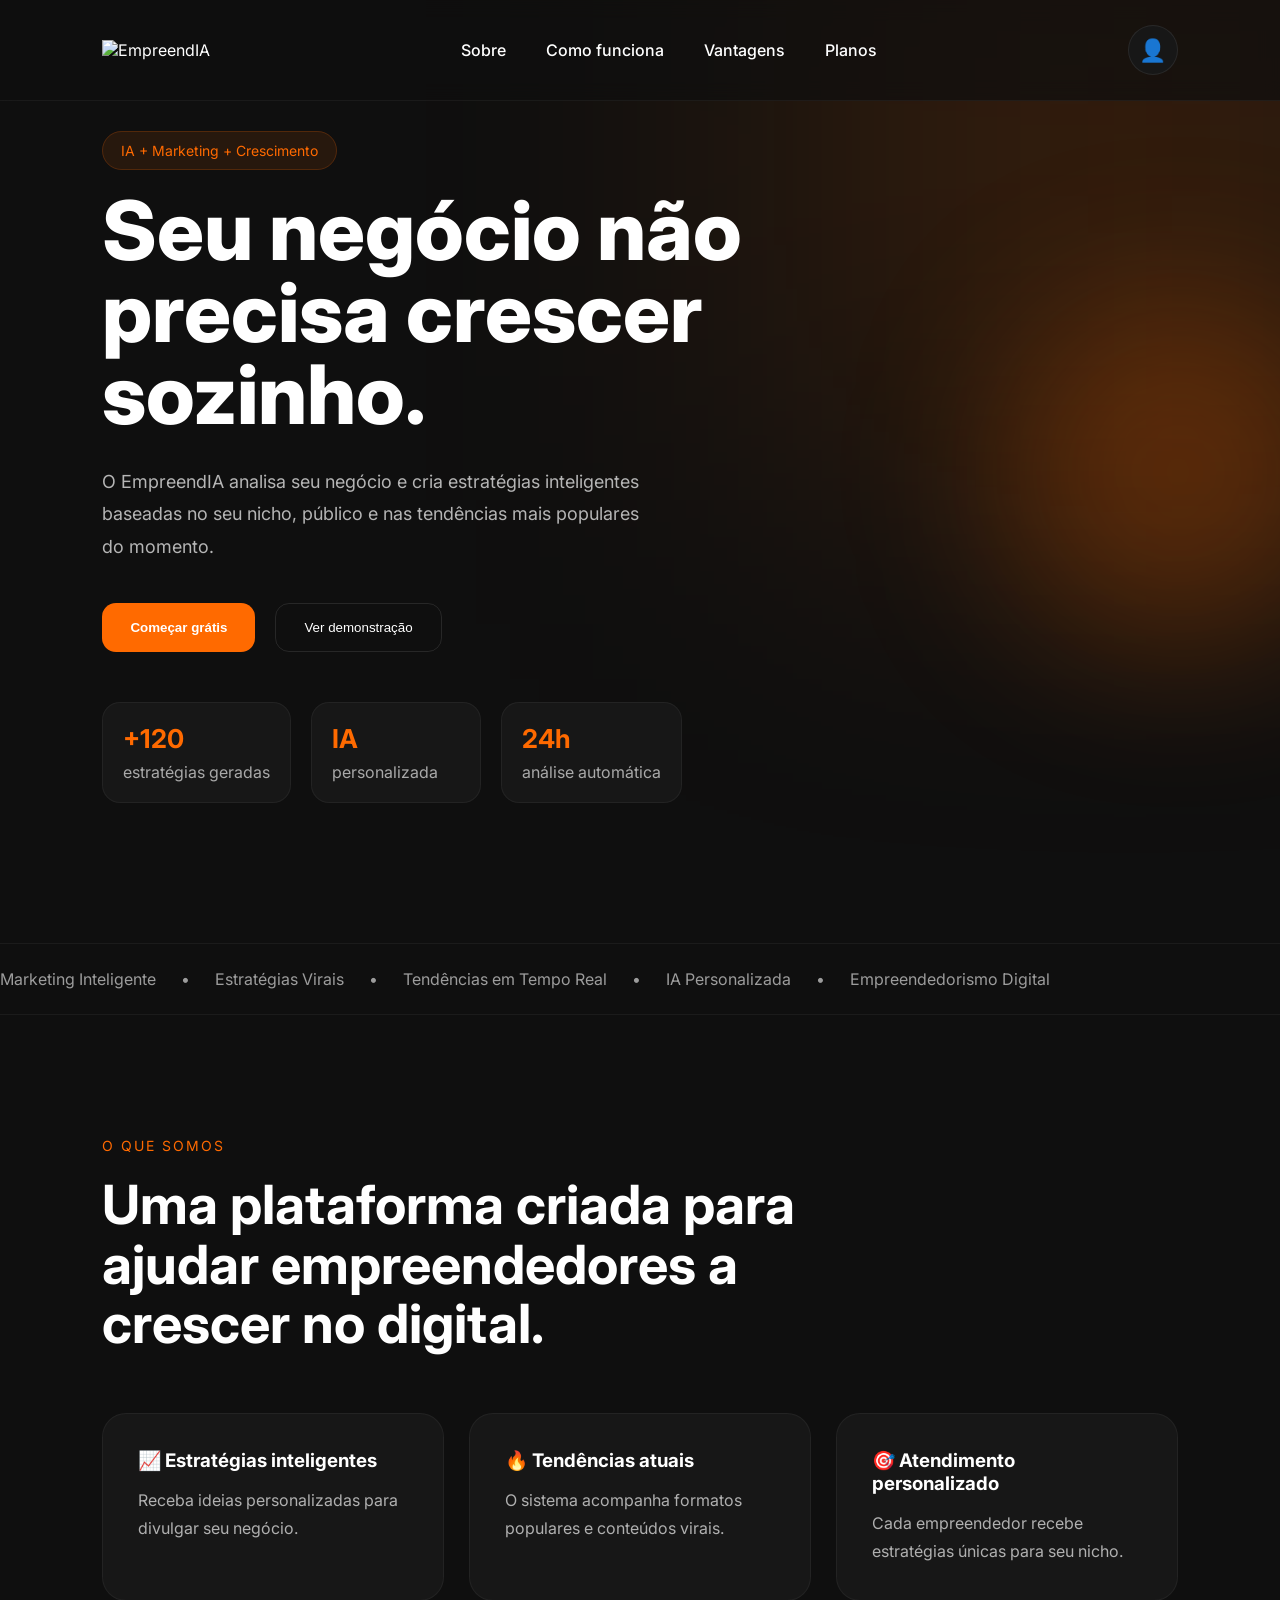
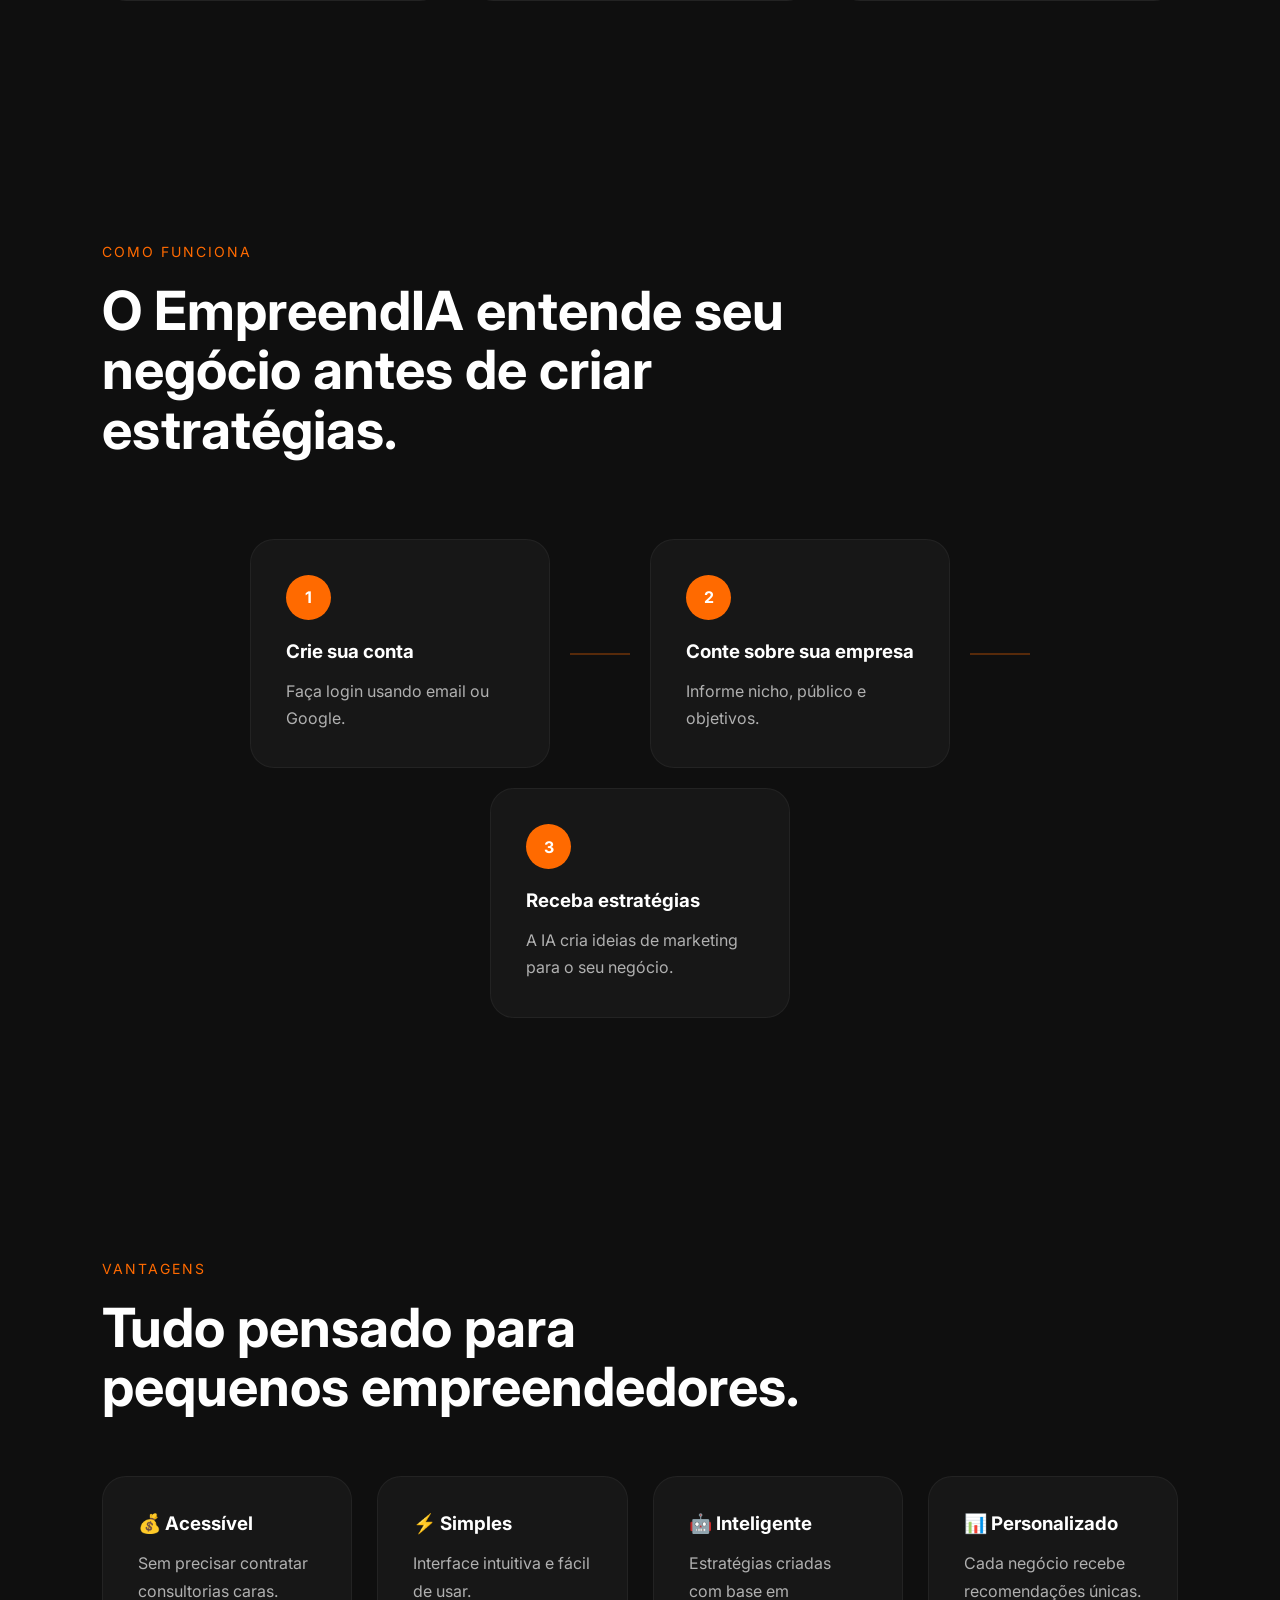
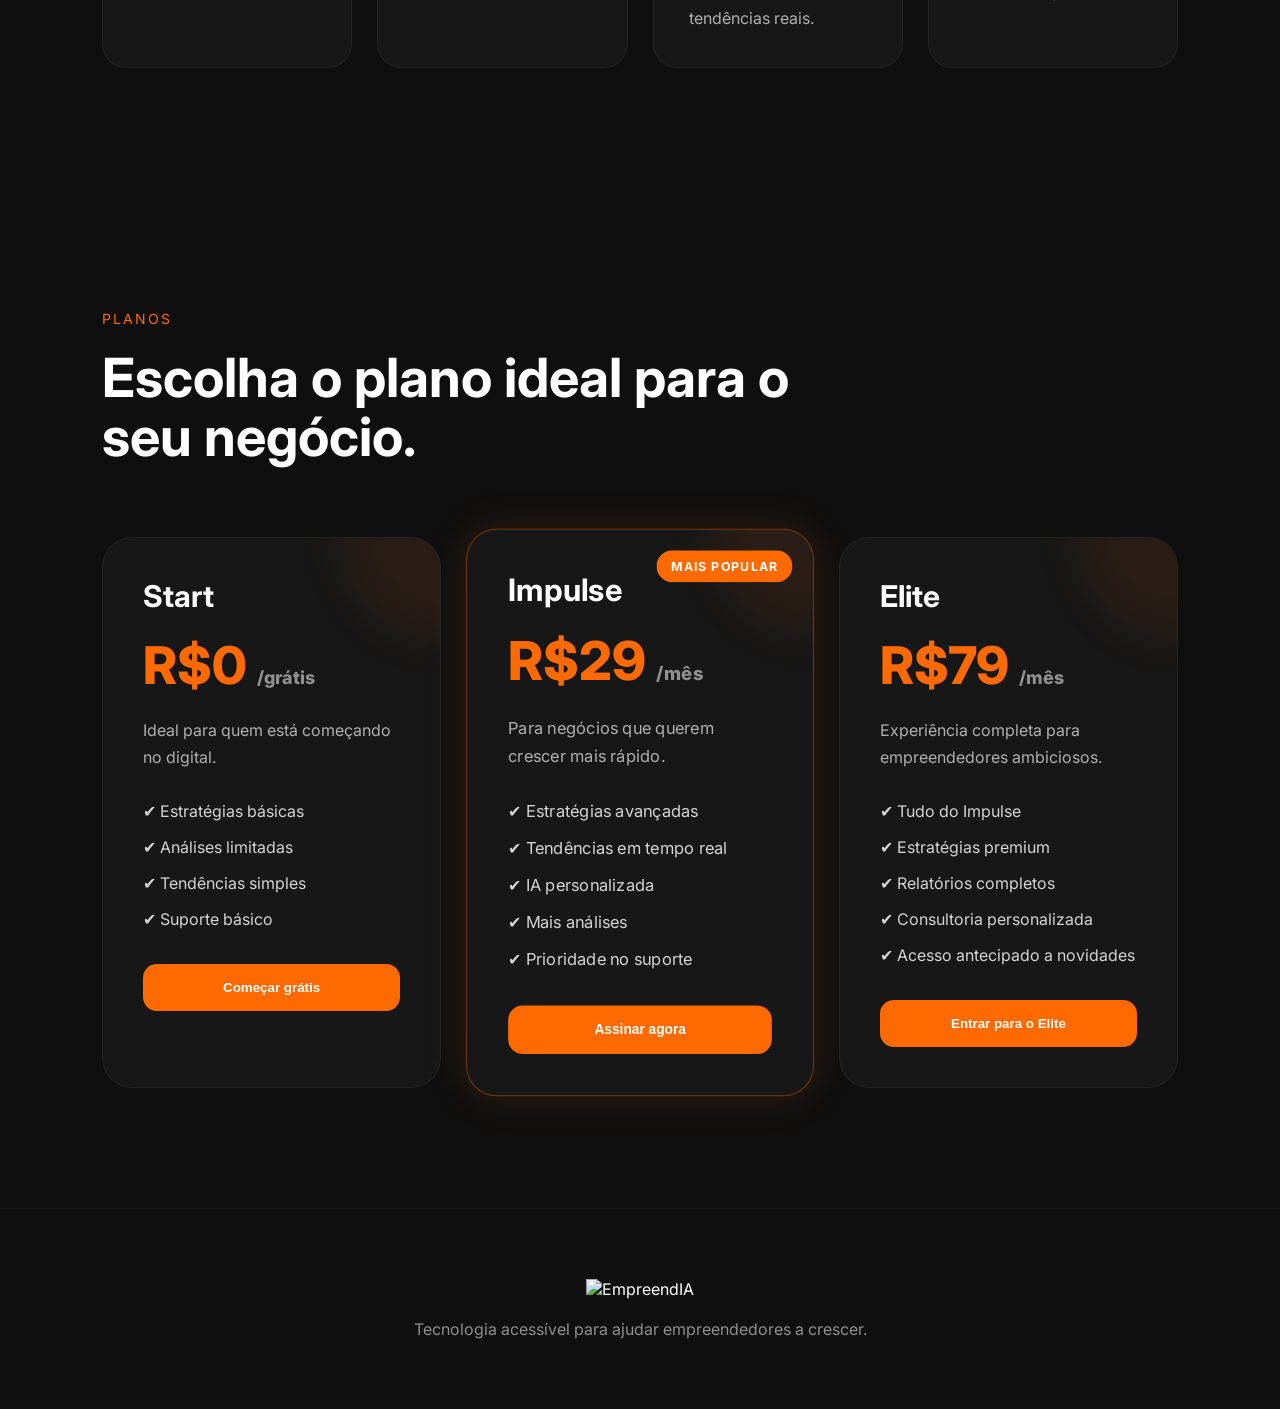
==== index.html @ e0710cea "update EIA" ====
<!DOCTYPE html>
<html lang="pt-BR">

<head>
  <meta charset="UTF-8">
  <meta name="viewport" content="width=device-width, initial-scale=1.0">
  <title>EmpreendIA</title>

  <link rel="stylesheet" href="style.css">

  <link rel="preconnect" href="https://fonts.googleapis.com">
  <link rel="preconnect" href="https://fonts.gstatic.com" crossorigin>

  <link href="https://fonts.googleapis.com/css2?family=Inter:wght@300;400;500;600;700;800&display=swap"
    rel="stylesheet">
</head>

<body>

  <div class="background-glow"></div>

  <header>
    <div class="logo">
      <img src="logo.png" alt="EmpreendIA">
    </div>

    <nav>
      <a href="#sobre">Sobre</a>
      <a href="#funciona">Como funciona</a>
      <a href="#vantagens">Vantagens</a>
      <a href="#planos">Planos</a>
    </nav>

<div class="profile-menu">

  <div class="profile-icon">
    👤
  </div>

  <div class="dropdown-menu">

    <a href="login.html">
      Fazer login
    </a>

    <a href="cadastro.html">
      Fazer cadastro
    </a>

  </div>

</div>
  </header>

  <main class="hero">

    <div class="hero-left">

      <span class="mini-tag">
        IA + Marketing + Crescimento
      </span>

      <h1>
        Seu negócio não precisa crescer sozinho.
      </h1>

      <p>
        O EmpreendIA analisa seu negócio e cria estratégias inteligentes
        baseadas no seu nicho, público e nas tendências mais populares do momento.
      </p>

      <div class="buttons">

        <button class="primary-btn">
          Começar grátis
        </button>

        <button class="secondary-btn">
          Ver demonstração
        </button>

      </div>

      <div class="hero-info">

        <div class="info-card">
          <strong>+120</strong>
          <span>estratégias geradas</span>
        </div>

        <div class="info-card">
          <strong>IA</strong>
          <span>personalizada</span>
        </div>

        <div class="info-card">
          <strong>24h</strong>
          <span>análise automática</span>
        </div>

      </div>

    </div>

    <div class="hero-right">

      <div class="mascot-container">

        <div class="mascot-glow"></div>

        <img src="mascote.png" alt="" class="mascot">

      </div>

    </div>

  </main>

  <section class="brands">

    <div class="brand-track">

      <span>Marketing Inteligente</span>
      <span>•</span>

      <span>Estratégias Virais</span>
      <span>•</span>

      <span>Tendências em Tempo Real</span>
      <span>•</span>

      <span>IA Personalizada</span>
      <span>•</span>

      <span>Empreendedorismo Digital</span>

    </div>

  </section>

  <section class="about" id="sobre">

    <div class="section-title">
      <span>O QUE SOMOS</span>

      <h2>
        Uma plataforma criada para ajudar empreendedores a crescer no digital.
      </h2>
    </div>

    <div class="about-grid">

      <div class="about-card">
        <h3>📈 Estratégias inteligentes</h3>

        <p>
          Receba ideias personalizadas para divulgar seu negócio.
        </p>
      </div>

      <div class="about-card">
        <h3>🔥 Tendências atuais</h3>

        <p>
          O sistema acompanha formatos populares e conteúdos virais.
        </p>
      </div>

      <div class="about-card">
        <h3>🎯 Atendimento personalizado</h3>

        <p>
          Cada empreendedor recebe estratégias únicas para seu nicho.
        </p>
      </div>

    </div>

  </section>

  <section class="flow-section" id="funciona">

    <div class="section-title">
      <span>COMO FUNCIONA</span>

      <h2>
        O EmpreendIA entende seu negócio antes de criar estratégias.
      </h2>
    </div>

    <div class="flow">

      <div class="flow-card">
        <span>1</span>

        <h3>Crie sua conta</h3>

        <p>
          Faça login usando email ou Google.
        </p>
      </div>

      <div class="line"></div>

      <div class="flow-card">
        <span>2</span>

        <h3>Conte sobre sua empresa</h3>

        <p>
          Informe nicho, público e objetivos.
        </p>
      </div>

      <div class="line"></div>

      <div class="flow-card">
        <span>3</span>

        <h3>Receba estratégias</h3>

        <p>
          A IA cria ideias de marketing para o seu negócio.
        </p>
      </div>

    </div>

  </section>

  <section class="advantages" id="vantagens">

    <div class="section-title">
      <span>VANTAGENS</span>

      <h2>
        Tudo pensado para pequenos empreendedores.
      </h2>
    </div>

    <div class="advantages-grid">

      <div class="advantage-card">
        <h3>💰 Acessível</h3>

        <p>
          Sem precisar contratar consultorias caras.
        </p>
      </div>

      <div class="advantage-card">
        <h3>⚡ Simples</h3>

        <p>
          Interface intuitiva e fácil de usar.
        </p>
      </div>

      <div class="advantage-card">
        <h3>🤖 Inteligente</h3>

        <p>
          Estratégias criadas com base em tendências reais.
        </p>
      </div>

      <div class="advantage-card">
        <h3>📊 Personalizado</h3>

        <p>
          Cada negócio recebe recomendações únicas.
        </p>
      </div>

    </div>

  </section>
  <section class="plans" id="planos">

    <div class="section-title">
      <span>PLANOS</span>

      <h2>
        Escolha o plano ideal para o seu negócio.
      </h2>
    </div>

    <div class="pricing-grid">

      <!-- FREE -->

      <div class="pricing-card">

        <h3>Start</h3>

        <div class="price">
          R$0
          <span>/grátis</span>
        </div>

        <p class="plan-desc">
          Ideal para quem está começando no digital.
        </p>

        <ul>
          <li>✔ Estratégias básicas</li>
          <li>✔ Análises limitadas</li>
          <li>✔ Tendências simples</li>
          <li>✔ Suporte básico</li>
        </ul>

        <button>
          Começar grátis
        </button>

      </div>

      <!-- PRO -->

      <div class="pricing-card featured">

        <div class="popular-tag">
          MAIS POPULAR
        </div>

        <h3>Impulse</h3>

        <div class="price">
          R$29
          <span>/mês</span>
        </div>

        <p class="plan-desc">
          Para negócios que querem crescer mais rápido.
        </p>

        <ul>
          <li>✔ Estratégias avançadas</li>
          <li>✔ Tendências em tempo real</li>
          <li>✔ IA personalizada</li>
          <li>✔ Mais análises</li>
          <li>✔ Prioridade no suporte</li>
        </ul>

        <button>
          Assinar agora
        </button>

      </div>

      <!-- PREMIUM -->

      <div class="pricing-card">

        <h3>Elite</h3>

        <div class="price">
          R$79
          <span>/mês</span>
        </div>

        <p class="plan-desc">
          Experiência completa para empreendedores ambiciosos.
        </p>

        <ul>
          <li>✔ Tudo do Impulse</li>
          <li>✔ Estratégias premium</li>
          <li>✔ Relatórios completos</li>
          <li>✔ Consultoria personalizada</li>
          <li>✔ Acesso antecipado a novidades</li>
        </ul>

        <button>
          Entrar para o Elite
        </button>

      </div>

    </div>

  </section>
  <footer>

    <img src="logo.png" alt="EmpreendIA">

    <p>
      Tecnologia acessível para ajudar empreendedores a crescer.
    </p>

  </footer>

  <script src="script.js"></script>

</body>

</html>
---- style.css ----
*{
  margin:0;
  padding:0;
  box-sizing:border-box;
}

html{
  scroll-behavior:smooth;
}

body{
  background:#0f0f0f;
  color:white;
  font-family:'Inter',sans-serif;
  overflow-x:hidden;
}

.background-glow{
  position:fixed;
  width:700px;
  height:700px;
  background:rgba(255,106,0,0.15);
  filter:blur(150px);
  top:-200px;
  right:-200px;
  z-index:-1;
}

header{
  width:100%;
  padding:25px 8%;
  display:flex;
  justify-content:space-between;
  align-items:center;
  position:fixed;
  top:0;
  z-index:999;
  backdrop-filter:blur(10px);
  background:rgba(15,15,15,0.7);
  border-bottom:1px solid rgba(255,255,255,0.05);
}

.logo img{
  width:170px;
}

nav{
  display:flex;
  gap:40px;
}

nav a{
  color:white;
  text-decoration:none;
  transition:0.3s;
  font-weight:500;
}

nav a:hover{
  color:#ff6a00;
}

.login-btn{
  padding:12px 25px;
  border:none;
  border-radius:12px;
  background:#ff6a00;
  color:white;
  cursor:pointer;
  font-weight:600;
  transition:0.3s;
}

.login-btn:hover{
  transform:translateY(-3px);
  box-shadow:0 10px 25px rgba(255,106,0,0.3);
}

.hero{
  min-height:100vh;
  display:flex;
  justify-content:space-between;
  align-items:center;
  padding:140px 8%;
  gap:60px;
}

.hero-left{
  max-width:650px;
}

.mini-tag{
  background:rgba(255,106,0,0.1);
  color:#ff6a00;
  border:1px solid rgba(255,106,0,0.2);
  padding:10px 18px;
  border-radius:999px;
  font-size:14px;
}

.hero h1{
  font-size:82px;
  line-height:1;
  margin:30px 0;
  font-weight:800;
}

.hero p{
  color:#b5b5b5;
  line-height:1.8;
  font-size:18px;
  max-width:550px;
}

.buttons{
  display:flex;
  gap:20px;
  margin-top:40px;
}

.primary-btn{
  padding:16px 28px;
  border:none;
  border-radius:14px;
  background:#ff6a00;
  color:white;
  cursor:pointer;
  font-weight:600;
  transition:0.3s;
}

.primary-btn:hover{
  transform:translateY(-4px);
  box-shadow:0 15px 30px rgba(255,106,0,0.25);
}

.secondary-btn{
  padding:16px 28px;
  border-radius:14px;
  background:transparent;
  border:1px solid rgba(255,255,255,0.1);
  color:white;
  cursor:pointer;
}

.hero-info{
  display:flex;
  gap:20px;
  margin-top:50px;
}

.info-card{
  background:#171717;
  border:1px solid rgba(255,255,255,0.05);
  padding:20px;
  border-radius:18px;
  min-width:170px;
}

.info-card strong{
  color:#ff6a00;
  font-size:26px;
}

.info-card span{
  display:block;
  margin-top:8px;
  color:#a9a9a9;
}

.hero-right{
  position:relative;
}

.mascot-container{
  position:relative;
}

.mascot-glow{
  position:absolute;
  width:350px;
  height:350px;
  background:rgba(255,106,0,0.25);
  border-radius:50%;
  filter:blur(80px);
  top:50%;
  left:50%;
  transform:translate(-50%,-50%);
}

.mascot{
  width:500px;
  position:relative;
  z-index:2;
  animation:float 4s ease-in-out infinite;
}

@keyframes float{
  0%{
    transform:translateY(0px);
  }

  50%{
    transform:translateY(-20px);
  }

  100%{
    transform:translateY(0px);
  }
}

.brands{
  width:100%;
  overflow:hidden;
  border-top:1px solid rgba(255,255,255,0.05);
  border-bottom:1px solid rgba(255,255,255,0.05);
  padding:25px 0;
}

.brand-track{
  display:flex;
  gap:25px;
  white-space:nowrap;
  color:#9c9c9c;
  animation:scroll 20s linear infinite;
}

@keyframes scroll{
  from{
    transform:translateX(0);
  }

  to{
    transform:translateX(-50%);
  }
}

section{
  padding:120px 8%;
}

.section-title span{
  color:#ff6a00;
  font-size:14px;
  letter-spacing:2px;
}

.section-title h2{
  font-size:54px;
  margin-top:20px;
  max-width:700px;
  line-height:1.1;
}

.about-grid,
.advantages-grid{
  display:grid;
  grid-template-columns:repeat(auto-fit,minmax(250px,1fr));
  gap:25px;
  margin-top:60px;
}

.about-card,
.advantage-card{
  background:#171717;
  border:1px solid rgba(255,255,255,0.05);
  padding:35px;
  border-radius:24px;
  transition:0.3s;
}

.about-card:hover,
.advantage-card:hover{
  transform:translateY(-7px);
  border-color:rgba(255,106,0,0.4);
}

.about-card p,
.advantage-card p{
  margin-top:15px;
  color:#b0b0b0;
  line-height:1.7;
}

.flow{
  display:flex;
  align-items:center;
  justify-content:center;
  gap:20px;
  margin-top:80px;
  flex-wrap:wrap;
}

.flow-card{
  background:#171717;
  border:1px solid rgba(255,255,255,0.05);
  padding:35px;
  border-radius:24px;
  width:300px;
}

.flow-card span{
  width:45px;
  height:45px;
  background:#ff6a00;
  border-radius:50%;
  display:flex;
  align-items:center;
  justify-content:center;
  font-weight:bold;
  margin-bottom:20px;
}

.flow-card p{
  margin-top:15px;
  color:#b0b0b0;
  line-height:1.7;
}

.line{
  width:60px;
  height:2px;
  background:rgba(255,106,0,0.3);
}

footer{
  padding:70px 20px;
  text-align:center;
  border-top:1px solid rgba(255,255,255,0.05);
}

footer img{
  width:170px;
}

footer p{
  margin-top:20px;
  color:#8f8f8f;
}

@media(max-width:1200px){

  .hero{
    flex-direction:column;
    text-align:center;
  }

  .hero-info{
    justify-content:center;
    flex-wrap:wrap;
  }

  .buttons{
    justify-content:center;
  }

}

@media(max-width:800px){

  nav{
    display:none;
  }

  .hero h1{
    font-size:56px;
  }

  .section-title h2{
    font-size:38px;
  }

  .mascot{
    width:350px;
  }

}
.pricing-section{
  padding:120px 8%;
}

.pricing-grid{
  display:grid;
  grid-template-columns:repeat(auto-fit,minmax(300px,1fr));
  gap:30px;
  margin-top:70px;
}

.pricing-card{
  background:#171717;
  border:1px solid rgba(255,255,255,0.05);
  padding:40px;
  border-radius:30px;
  position:relative;
  transition:0.4s;
  overflow:hidden;
}

.pricing-card:hover{
  transform:translateY(-10px);
  border-color:rgba(255,106,0,0.4);
}

.pricing-card::before{
  content:'';
  position:absolute;
  top:-100px;
  right:-100px;
  width:200px;
  height:200px;
  background:rgba(255,106,0,0.08);
  border-radius:50%;
  filter:blur(20px);
}

.pricing-card h3{
  font-size:30px;
  margin-bottom:20px;
}

.price{
  font-size:52px;
  font-weight:800;
  color:#ff6a00;
}

.price span{
  font-size:18px;
  color:#8f8f8f;
}

.plan-desc{
  margin:20px 0 30px;
  color:#b0b0b0;
  line-height:1.7;
}

.pricing-card ul{
  list-style:none;
  display:flex;
  flex-direction:column;
  gap:16px;
}

.pricing-card ul li{
  color:#d4d4d4;
}

.pricing-card button{
  width:100%;
  margin-top:35px;
  padding:16px;
  border:none;
  border-radius:14px;
  background:#ff6a00;
  color:white;
  font-weight:600;
  cursor:pointer;
  transition:0.3s;
}

.pricing-card button:hover{
  transform:scale(1.03);
}

.featured{
  border:1px solid rgba(255,106,0,0.4);
  transform:scale(1.03);
  box-shadow:0 0 40px rgba(255,106,0,0.15);
}

.featured:hover{
  transform:scale(1.05);
}

.popular-tag{
  position:absolute;
  top:20px;
  right:20px;
  background:#ff6a00;
  color:white;
  padding:8px 14px;
  border-radius:999px;
  font-size:12px;
  font-weight:700;
  letter-spacing:1px;
}
.profile-menu{
  position:relative;
}

.profile-icon{
  width:50px;
  height:50px;
  border-radius:50%;
  background:#171717;
  border:1px solid rgba(255,255,255,0.08);
  display:flex;
  align-items:center;
  justify-content:center;
  cursor:pointer;
  font-size:22px;
  transition:0.3s;
}

.profile-icon:hover{
  border-color:#ff6a00;
  transform:translateY(-2px);
}

.dropdown-menu{
  position:absolute;
  top:65px;
  right:0;
  width:220px;
  background:#171717;
  border:1px solid rgba(255,255,255,0.06);
  border-radius:18px;
  padding:10px;
  display:flex;
  flex-direction:column;
  opacity:0;
  visibility:hidden;
  transform:translateY(10px);
  transition:0.3s;
}

.profile-menu:hover .dropdown-menu{
  opacity:1;
  visibility:visible;
  transform:translateY(0);
}

.dropdown-menu a{
  color:white;
  text-decoration:none;
  padding:14px;
  border-radius:12px;
  transition:0.3s;
}

.dropdown-menu a:hover{
  background:rgba(255,106,0,0.1);
  color:#ff6a00;
}
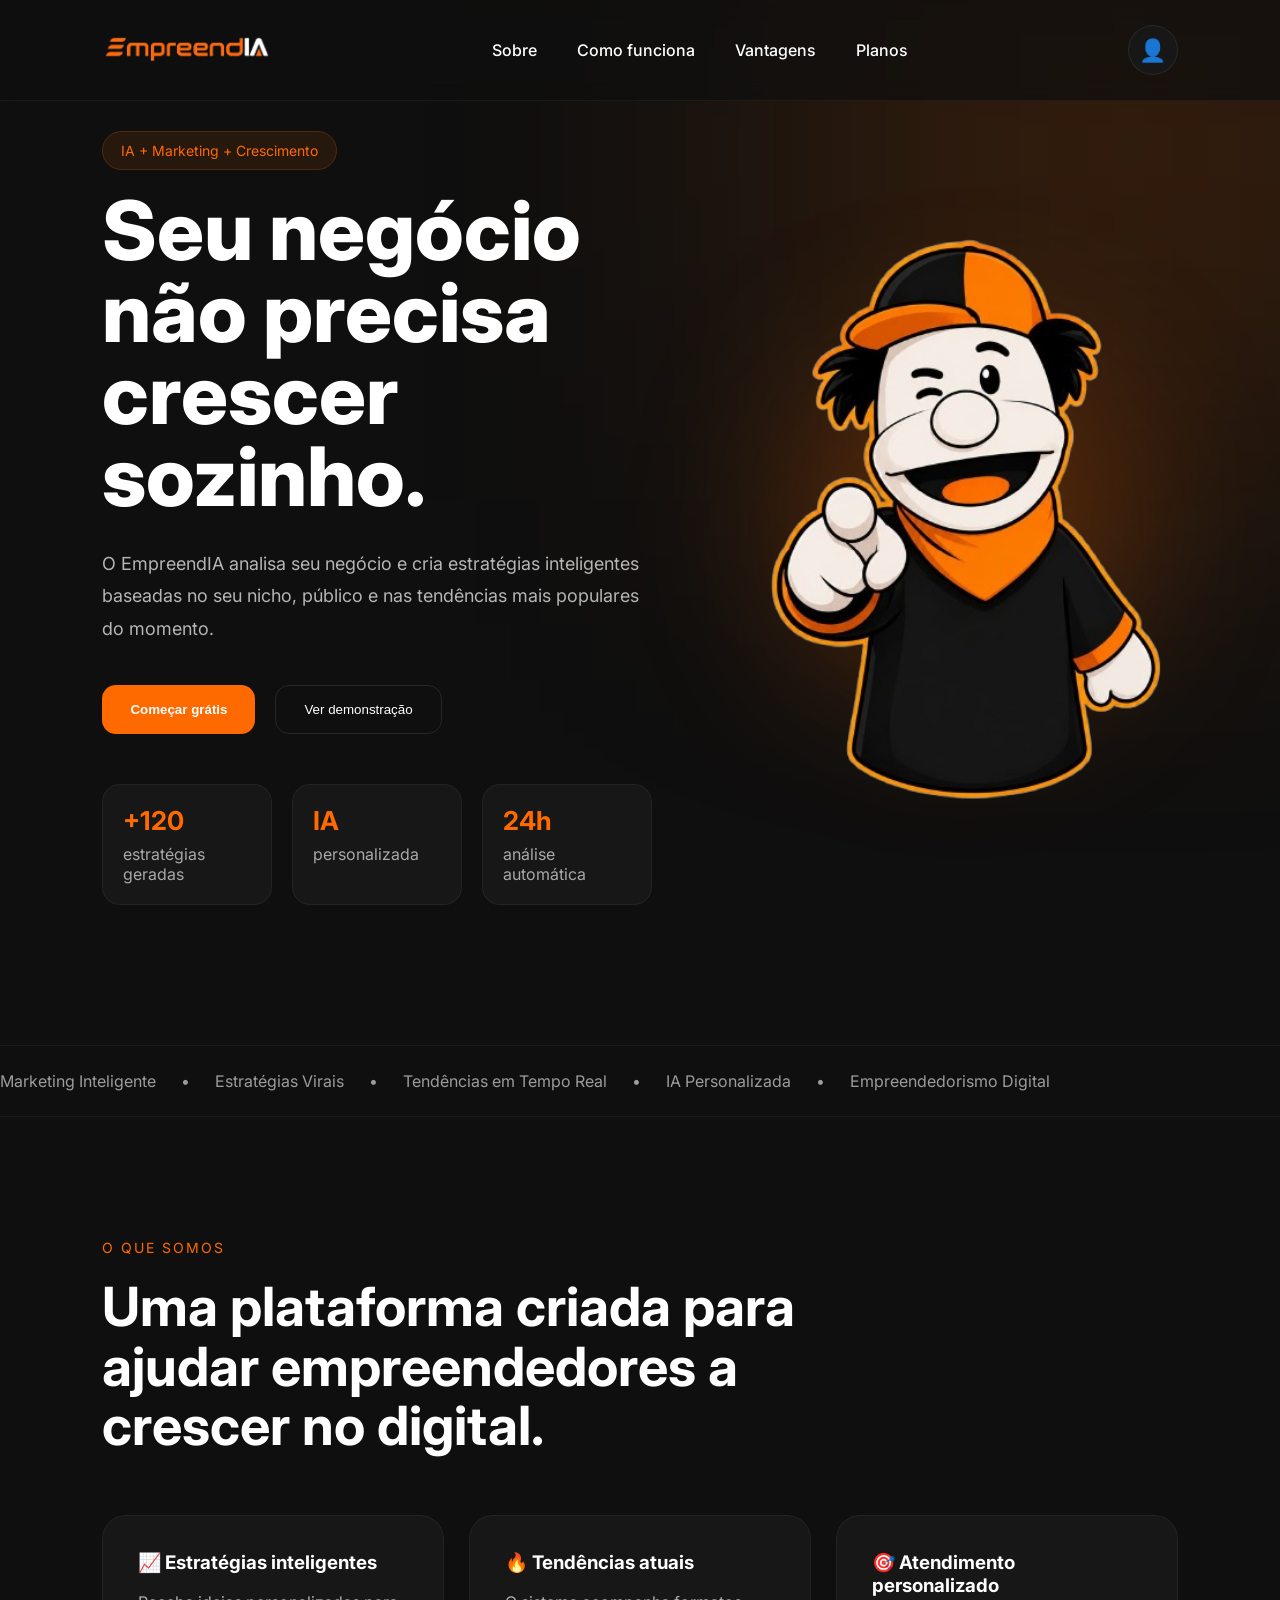
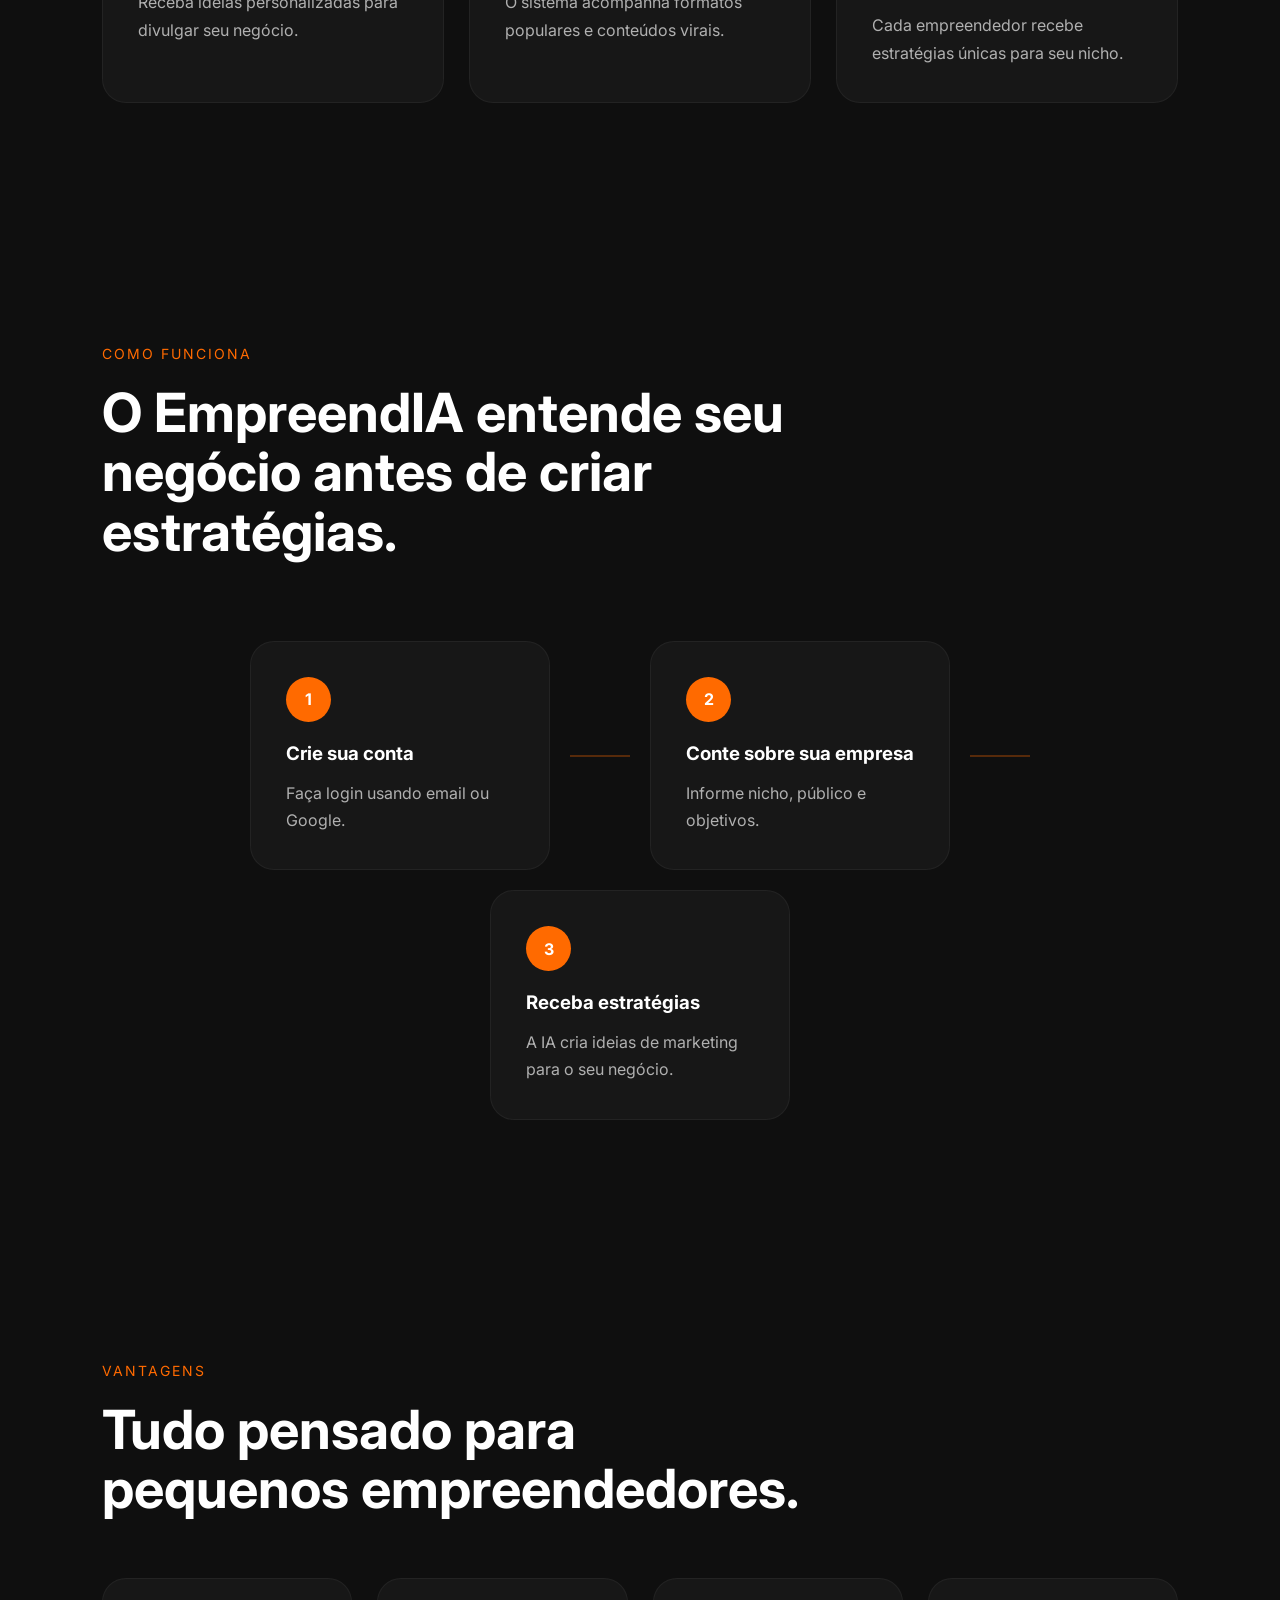
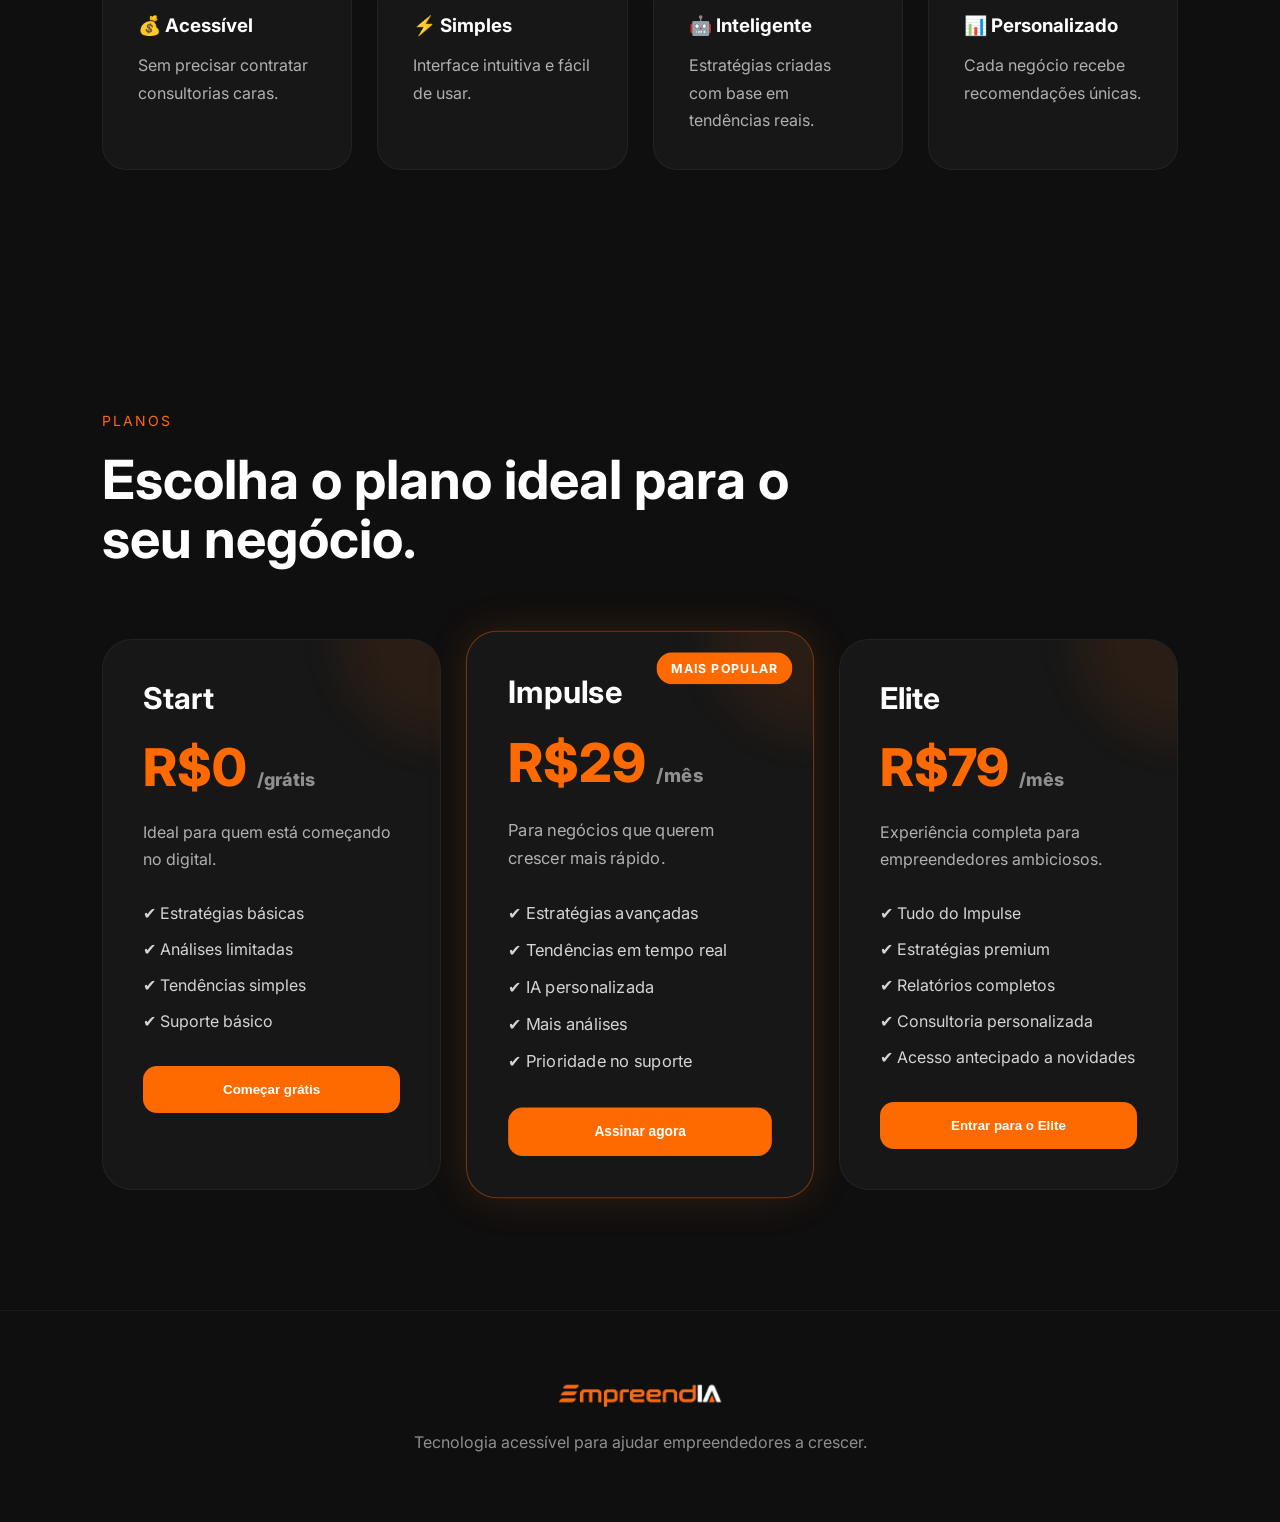
==== commit 79f61b9b: "update images home" ====
--- a/index.html
+++ b/index.html
@@ -21,7 +21,7 @@
 
   <header>
     <div class="logo">
-      <img src="logo.png" alt="EmpreendIA">
+      <img src="./images/logo.png" alt="EmpreendIA">
     </div>
 
     <nav>
@@ -108,7 +108,7 @@
 
         <div class="mascot-glow"></div>
 
-        <img src="mascote.png" alt="" class="mascot">
+        <img src="./images/mascote.png" alt="" class="mascot">
 
       </div>
 
@@ -382,7 +382,7 @@
   </section>
   <footer>
 
-    <img src="logo.png" alt="EmpreendIA">
+    <img src="./images/logo.png" alt="EmpreendIA">
 
     <p>
       Tecnologia acessível para ajudar empreendedores a crescer.
@@ -394,4 +394,4 @@
 
 </body>
 
-</html>+</html>
